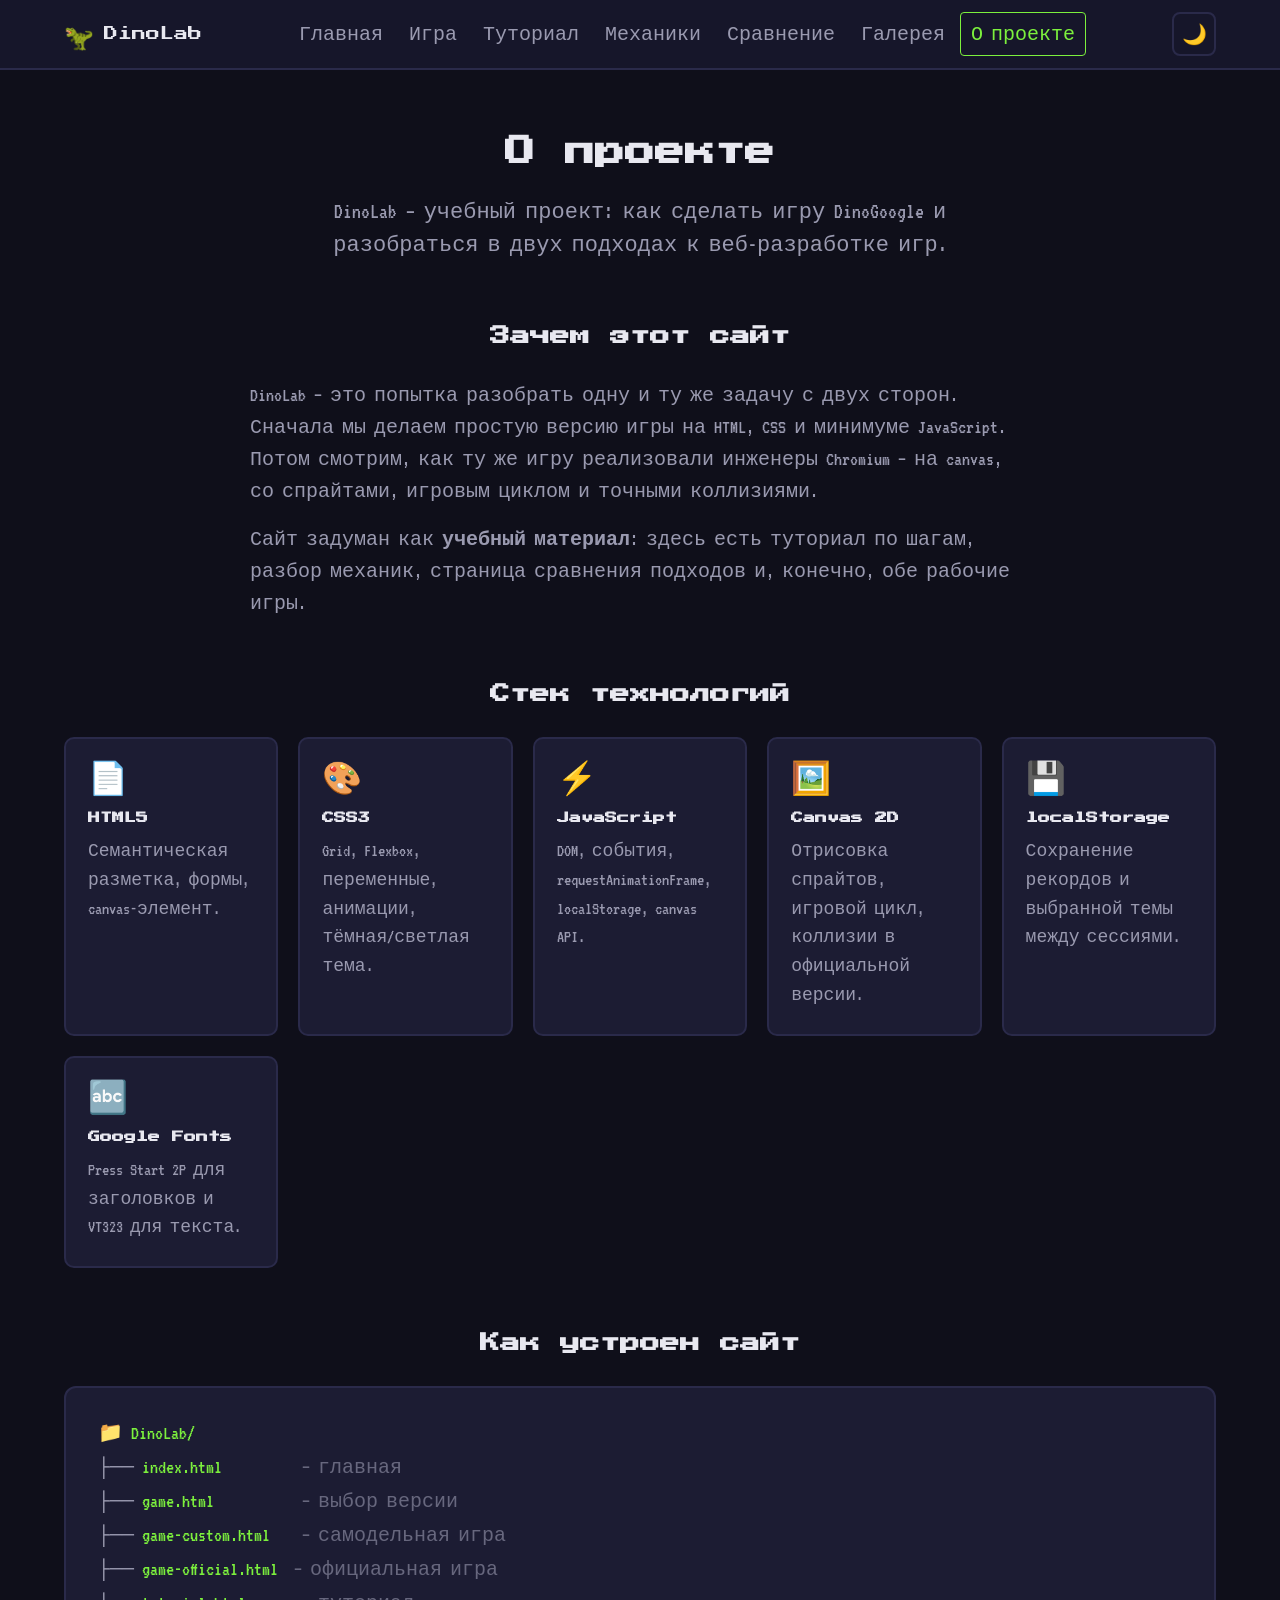
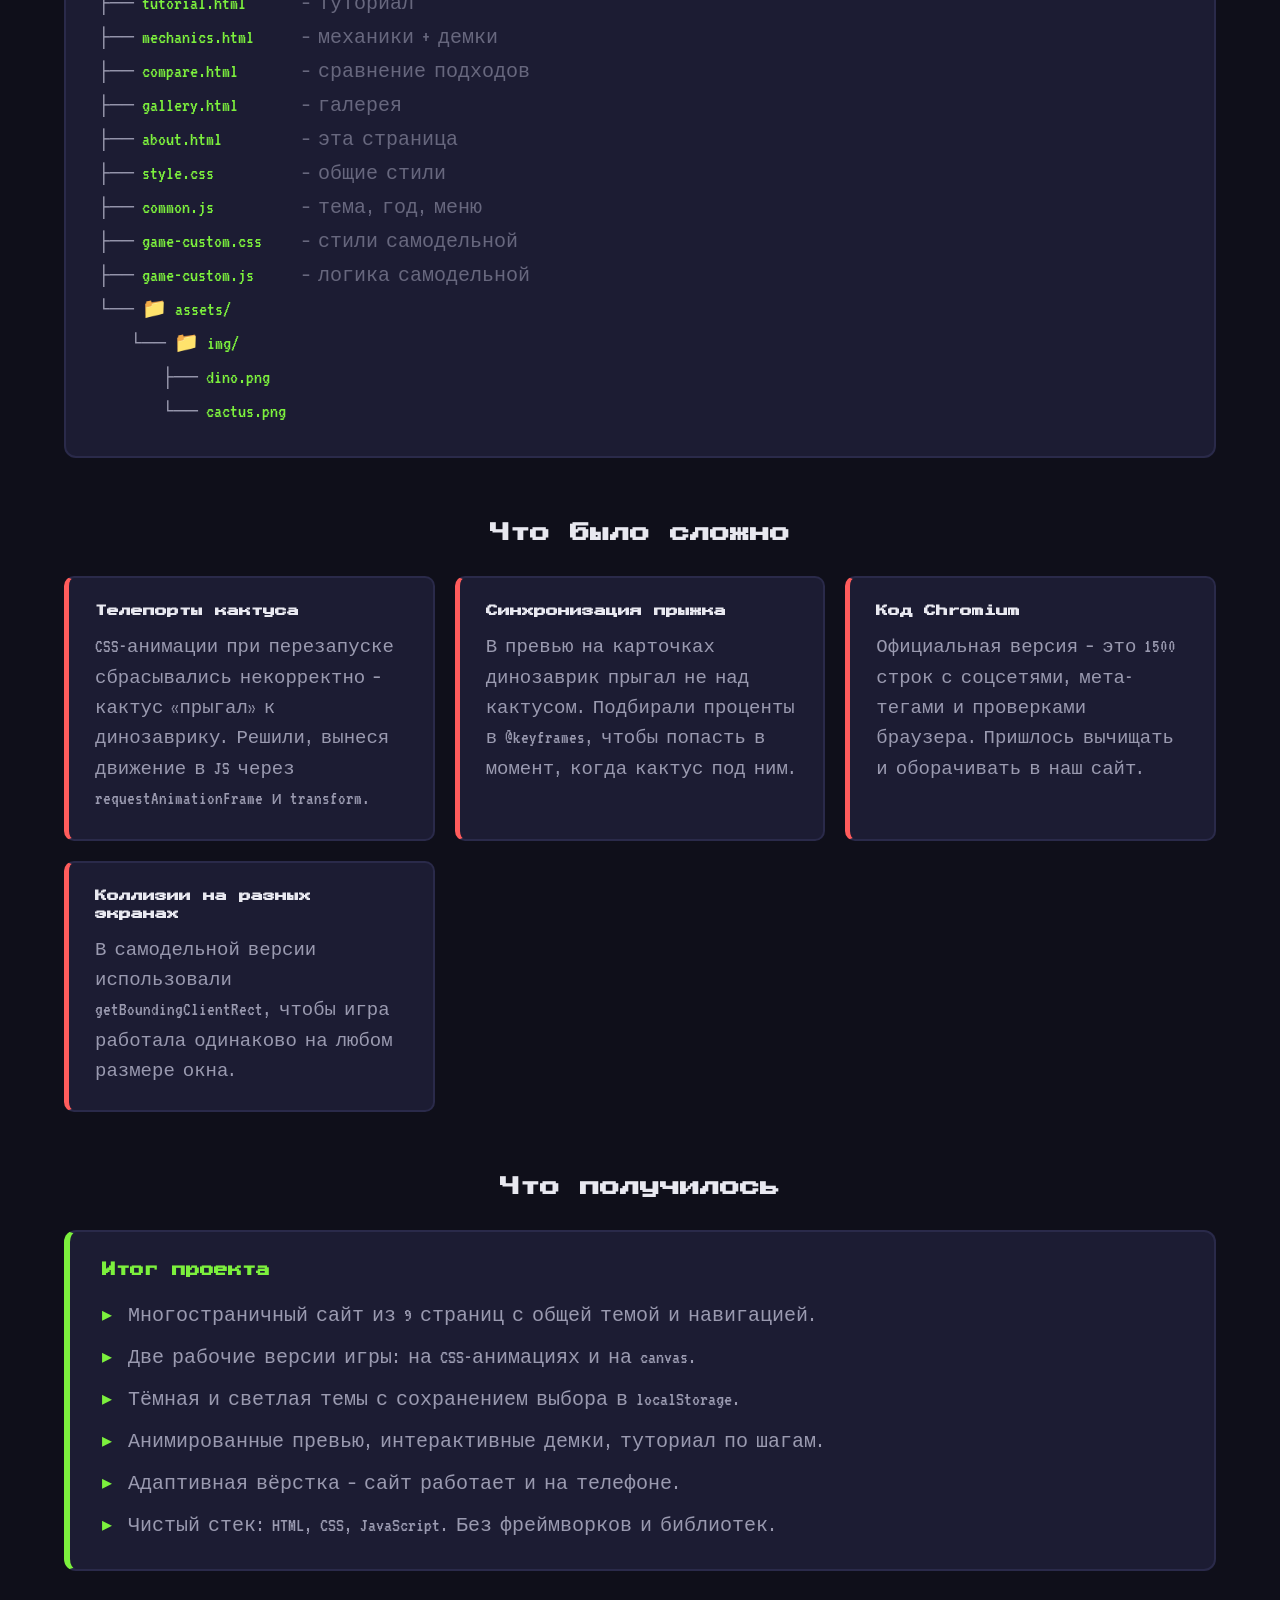
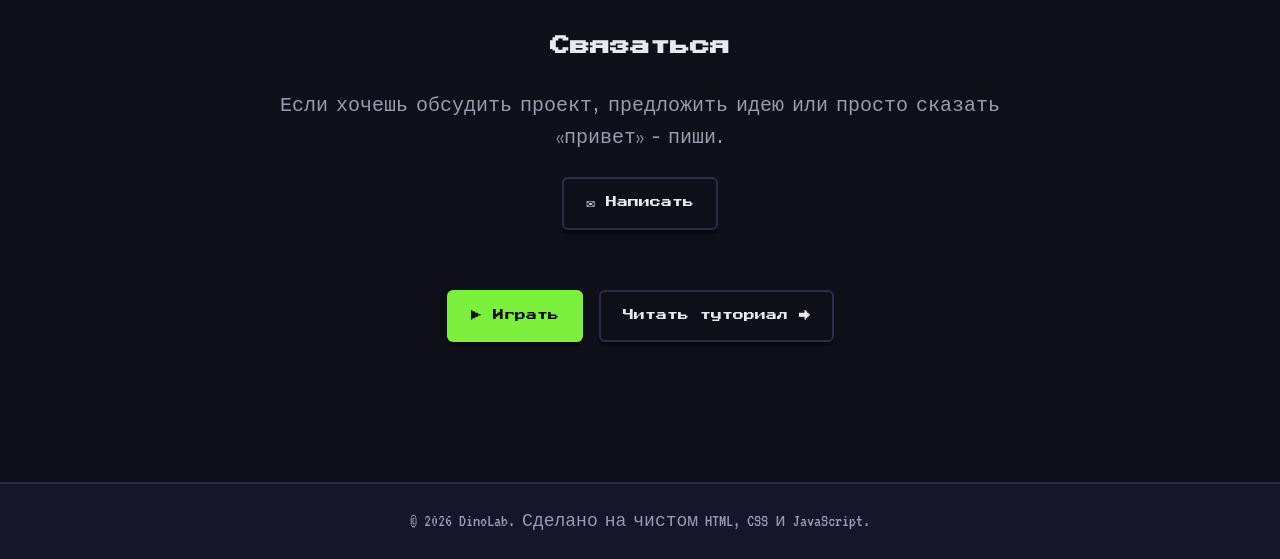
==== about.html @ 33c6f1ff "Первый коммит: сайт DinoLab" ====
<!DOCTYPE html>
<html lang="ru">
<head>
    <meta charset="UTF-8">
    <meta name="viewport" content="width=device-width, initial-scale=1.0">
    <title>О проекте — DinoLab</title>
    <link rel="preconnect" href="https://fonts.googleapis.com">
    <link rel="preconnect" href="https://fonts.gstatic.com" crossorigin>
    <link href="https://fonts.googleapis.com/css2?family=Press+Start+2P&family=VT323&display=swap" rel="stylesheet">
    <link rel="stylesheet" href="style.css">
    <style>
        /* ============ Страница «О проекте» ============ */
        .about-page {
            padding: 60px 0 80px;
        }

        .about-head {
            text-align: center;
            margin-bottom: 60px;
        }

        .about-title {
            font-family: 'Press Start 2P', monospace;
            font-size: clamp(18px, 3.5vw, 30px);
            margin-bottom: 20px;
        }

        .about-subtitle {
            color: var(--text-muted);
            font-size: 22px;
            max-width: 720px;
            margin: 0 auto;
        }

        /* ============ Секции ============ */
        .about-section {
            margin-bottom: 60px;
        }

        .about-section h2 {
            font-family: 'Press Start 2P', monospace;
            font-size: clamp(14px, 2.5vw, 20px);
            margin-bottom: 28px;
            text-align: center;
        }

        .about-section p {
            color: var(--text-muted);
            max-width: 780px;
            margin: 0 auto 16px;
            line-height: 1.6;
        }

        /* ============ Карточки стека ============ */
        .stack-grid {
            display: grid;
            grid-template-columns: repeat(auto-fit, minmax(200px, 1fr));
            gap: 20px;
        }

        .stack-card {
            background: var(--surface);
            border: 2px solid var(--border);
            border-radius: 10px;
            padding: 24px 22px;
            transition: transform 0.2s, border-color 0.2s;
        }

        .stack-card:hover {
            transform: translateY(-4px);
            border-color: var(--accent);
        }

        .stack-card-icon {
            font-size: 32px;
            line-height: 1;
            margin-bottom: 14px;
        }

        .stack-card h3 {
            font-family: 'Press Start 2P', monospace;
            font-size: 12px;
            margin-bottom: 10px;
        }

        .stack-card p {
            color: var(--text-muted);
            font-size: 18px;
            margin: 0;
        }

        /* ============ Структура сайта ============ */
        .tree {
            background: var(--surface);
            border: 2px solid var(--border);
            border-radius: 12px;
            padding: 28px 32px;
            font-family: 'VT323', monospace;
            font-size: 20px;
            line-height: 1.7;
            overflow-x: auto;
        }

        .tree code {
            font-family: inherit;
            color: var(--text-muted);
            white-space: pre;
        }

        .tree .tree-dir { color: var(--accent); }
        .tree .tree-comment { color: var(--text-muted); opacity: 0.6; }

        /* ============ Сложности ============ */
        .challenges {
            display: grid;
            grid-template-columns: repeat(auto-fit, minmax(280px, 1fr));
            gap: 20px;
        }

        .challenge-card {
            background: var(--surface);
            border: 2px solid var(--border);
            border-left: 5px solid var(--danger);
            border-radius: 10px;
            padding: 24px 26px;
        }

        .challenge-card h3 {
            font-family: 'Press Start 2P', monospace;
            font-size: 12px;
            margin-bottom: 12px;
            color: var(--text);
        }

        .challenge-card p {
            color: var(--text-muted);
            margin: 0;
            font-size: 19px;
        }

        /* ============ Итоги ============ */
        .results {
            background: var(--surface);
            border: 2px solid var(--border);
            border-left: 6px solid var(--accent);
            border-radius: 12px;
            padding: 28px 32px;
        }

        .results h3 {
            font-family: 'Press Start 2P', monospace;
            font-size: 14px;
            margin-bottom: 18px;
            color: var(--accent);
        }

        .results ul {
            display: flex;
            flex-direction: column;
            gap: 10px;
        }

        .results li {
            padding-left: 26px;
            position: relative;
            color: var(--text-muted);
            line-height: 1.6;
        }

        .results li::before {
            content: "▸";
            position: absolute;
            left: 0;
            color: var(--accent);
        }

        /* ============ Контакты ============ */
        .contacts {
            display: flex;
            gap: 16px;
            justify-content: center;
            flex-wrap: wrap;
        }

        /* ============ CTA ============ */
        .about-cta {
            display: flex;
            gap: 16px;
            justify-content: center;
            flex-wrap: wrap;
            margin-top: 40px;
        }

        @media (max-width: 600px) {
            .about-page {
                padding: 40px 0 60px;
            }

            .about-head {
                margin-bottom: 40px;
            }

            .tree {
                font-size: 17px;
                padding: 20px 22px;
            }
        }
    </style>
</head>
<body>
    <header class="site-header">
        <div class="container header-inner">
            <a href="index.html" class="logo">
                <span class="logo-dino">🦖</span>
                <span class="logo-text">DinoLab</span>
            </a>
            <nav class="main-nav">
                <ul>
                    <li><a href="index.html">Главная</a></li>
                    <li><a href="game.html">Игра</a></li>
                    <li><a href="tutorial.html">Туториал</a></li>
                    <li><a href="mechanics.html">Механики</a></li>
                    <li><a href="compare.html">Сравнение</a></li>
                    <li><a href="gallery.html">Галерея</a></li>
                    <li><a href="about.html">О проекте</a></li>
                </ul>
            </nav>
            <button class="theme-toggle" id="themeToggle" aria-label="Переключить тему">🌙</button>
        </div>
    </header>

    <main>
        <section class="about-page">
            <div class="container">
                <div class="about-head">
                    <h1 class="about-title">О проекте</h1>
                    <p class="about-subtitle">
                        DinoLab — учебный проект: как сделать игру DinoGoogle и разобраться в двух подходах к веб-разработке игр.
                    </p>
                </div>

                <!-- ============ Зачем ============ -->
                <section class="about-section">
                    <h2>Зачем этот сайт</h2>
                    <p>
                        DinoLab — это попытка разобрать одну и ту же задачу с двух сторон. Сначала мы делаем простую версию игры на HTML, CSS и минимуме JavaScript. Потом смотрим, как ту же игру реализовали инженеры Chromium — на canvas, со спрайтами, игровым циклом и точными коллизиями.
                    </p>
                    <p>
                        Сайт задуман как <strong>учебный материал</strong>: здесь есть туториал по шагам, разбор механик, страница сравнения подходов и, конечно, обе рабочие игры.
                    </p>
                </section>

                <!-- ============ Стек ============ -->
                <section class="about-section">
                    <h2>Стек технологий</h2>
                    <div class="stack-grid">
                        <div class="stack-card">
                            <div class="stack-card-icon">📄</div>
                            <h3>HTML5</h3>
                            <p>Семантическая разметка, формы, canvas-элемент.</p>
                        </div>
                        <div class="stack-card">
                            <div class="stack-card-icon">🎨</div>
                            <h3>CSS3</h3>
                            <p>Grid, Flexbox, переменные, анимации, тёмная/светлая тема.</p>
                        </div>
                        <div class="stack-card">
                            <div class="stack-card-icon">⚡</div>
                            <h3>JavaScript</h3>
                            <p>DOM, события, requestAnimationFrame, localStorage, canvas API.</p>
                        </div>
                        <div class="stack-card">
                            <div class="stack-card-icon">🖼️</div>
                            <h3>Canvas 2D</h3>
                            <p>Отрисовка спрайтов, игровой цикл, коллизии в официальной версии.</p>
                        </div>
                        <div class="stack-card">
                            <div class="stack-card-icon">💾</div>
                            <h3>localStorage</h3>
                            <p>Сохранение рекордов и выбранной темы между сессиями.</p>
                        </div>
                        <div class="stack-card">
                            <div class="stack-card-icon">🔤</div>
                            <h3>Google Fonts</h3>
                            <p>Press Start 2P для заголовков и VT323 для текста.</p>
                        </div>
                    </div>
                </section>

                <!-- ============ Структура ============ -->
                <section class="about-section">
                    <h2>Как устроен сайт</h2>
                    <div class="tree">
<code><span class="tree-dir">📁 DinoLab/</span>
├── <span class="tree-dir">index.html</span>          <span class="tree-comment">— главная</span>
├── <span class="tree-dir">game.html</span>           <span class="tree-comment">— выбор версии</span>
├── <span class="tree-dir">game-custom.html</span>    <span class="tree-comment">— самодельная игра</span>
├── <span class="tree-dir">game-official.html</span>  <span class="tree-comment">— официальная игра</span>
├── <span class="tree-dir">tutorial.html</span>       <span class="tree-comment">— туториал</span>
├── <span class="tree-dir">mechanics.html</span>      <span class="tree-comment">— механики + демки</span>
├── <span class="tree-dir">compare.html</span>        <span class="tree-comment">— сравнение подходов</span>
├── <span class="tree-dir">gallery.html</span>        <span class="tree-comment">— галерея</span>
├── <span class="tree-dir">about.html</span>          <span class="tree-comment">— эта страница</span>
├── <span class="tree-dir">style.css</span>           <span class="tree-comment">— общие стили</span>
├── <span class="tree-dir">common.js</span>           <span class="tree-comment">— тема, год, меню</span>
├── <span class="tree-dir">game-custom.css</span>     <span class="tree-comment">— стили самодельной</span>
├── <span class="tree-dir">game-custom.js</span>      <span class="tree-comment">— логика самодельной</span>
└── <span class="tree-dir">📁 assets/</span>
    └── <span class="tree-dir">📁 img/</span>
        ├── <span class="tree-dir">dino.png</span>
        └── <span class="tree-dir">cactus.png</span></code>
                    </div>
                </section>

                <!-- ============ Сложности ============ -->
                <section class="about-section">
                    <h2>Что было сложно</h2>
                    <div class="challenges">
                        <div class="challenge-card">
                            <h3>Телепорты кактуса</h3>
                            <p>CSS-анимации при перезапуске сбрасывались некорректно — кактус «прыгал» к динозаврику. Решили, вынеся движение в JS через requestAnimationFrame и transform.</p>
                        </div>
                        <div class="challenge-card">
                            <h3>Синхронизация прыжка</h3>
                            <p>В превью на карточках динозаврик прыгал не над кактусом. Подбирали проценты в @keyframes, чтобы попасть в момент, когда кактус под ним.</p>
                        </div>
                        <div class="challenge-card">
                            <h3>Код Chromium</h3>
                            <p>Официальная версия — это 1500 строк с соцсетями, мета-тегами и проверками браузера. Пришлось вычищать и оборачивать в наш сайт.</p>
                        </div>
                        <div class="challenge-card">
                            <h3>Коллизии на разных экранах</h3>
                            <p>В самодельной версии использовали getBoundingClientRect, чтобы игра работала одинаково на любом размере окна.</p>
                        </div>
                    </div>
                </section>

                <!-- ============ Итоги ============ -->
                <section class="about-section">
                    <h2>Что получилось</h2>
                    <div class="results">
                        <h3>Итог проекта</h3>
                        <ul>
                            <li>Многостраничный сайт из 9 страниц с общей темой и навигацией.</li>
                            <li>Две рабочие версии игры: на CSS-анимациях и на canvas.</li>
                            <li>Тёмная и светлая темы с сохранением выбора в localStorage.</li>
                            <li>Анимированные превью, интерактивные демки, туториал по шагам.</li>
                            <li>Адаптивная вёрстка — сайт работает и на телефоне.</li>
                            <li>Чистый стек: HTML, CSS, JavaScript. Без фреймворков и библиотек.</li>
                        </ul>
                    </div>
                </section>

                <!-- ============ Контакты ============ -->
                <section class="about-section">
                    <h2>Связаться</h2>
                    <p style="text-align: center; margin-bottom: 24px;">
                        Если хочешь обсудить проект, предложить идею или просто сказать «привет» — пиши.
                    </p>
                    <div class="contacts">
                        <a href="mailto:gaaaa08@mail.ru" class="btn btn-secondary">✉ Написать</a>
                    </div>
                </section>

                <!-- ============ CTA ============ -->
                <section class="about-section">
                    <div class="about-cta">
                        <a href="game.html" class="btn btn-primary">▶ Играть</a>
                        <a href="tutorial.html" class="btn btn-secondary">Читать туториал →</a>
                    </div>
                </section>
            </div>
        </section>
    </main>

    <footer class="site-footer">
        <div class="container">
            <p>© <span id="year"></span> DinoLab. Сделано на чистом HTML, CSS и JavaScript.</p>
        </div>
    </footer>

    <script src="common.js"></script>
</body>
</html>
---- style.css ----
/* ============ Переменные темы ============ */
:root {
    --bg: #0f0f1a;
    --bg-alt: #16162a;
    --surface: #1c1c33;
    --border: #2a2a4a;
    --text: #e8e8f0;
    --text-muted: #9a9ab0;
    --accent: #7cf03d;
    --accent-2: #3dd6f0;
    --danger: #ff5c5c;
    --shadow: 0 4px 0 rgba(0,0,0,0.4);
}

body.light {
    --bg: #f4f4f8;
    --bg-alt: #ffffff;
    --surface: #ffffff;
    --border: #d8d8e4;
    --text: #1a1a2a;
    --text-muted: #5a5a70;
    --accent: #2e9e1a;
    --accent-2: #1a8ab0;
    --shadow: 0 4px 0 rgba(0,0,0,0.1);
}

/* ============ Сброс ============ */
* {
    margin: 0;
    padding: 0;
    box-sizing: border-box;
}

html {
    scroll-behavior: smooth;
}

body {
    font-family: 'VT323', monospace;
    font-size: 20px;
    line-height: 1.5;
    background: var(--bg);
    color: var(--text);
    transition: background 0.3s, color 0.3s;
    min-height: 100vh;
    display: flex;
    flex-direction: column;
}

main {
    flex: 1;
}

a {
    color: var(--accent);
    text-decoration: none;
    transition: opacity 0.2s;
}

a:hover {
    opacity: 0.8;
}

ul {
    list-style: none;
}

img {
    max-width: 100%;
    display: block;
}

/* ============ Контейнер ============ */
.container {
    max-width: 1200px;
    margin: 0 auto;
    padding: 0 24px;
}

/* ============ Шапка ============ */
.site-header {
    position: sticky;
    top: 0;
    z-index: 100;
    background: var(--bg-alt);
    border-bottom: 2px solid var(--border);
}

.header-inner {
    display: flex;
    align-items: center;
    justify-content: space-between;
    gap: 16px;
    padding-top: 12px;
    padding-bottom: 12px;
    flex-wrap: wrap;
}

.logo {
    font-family: 'Press Start 2P', monospace;
    font-size: 14px;
    color: var(--text);
    display: flex;
    align-items: center;
    gap: 10px;
}

.logo-dino {
    font-size: 24px;
}

.main-nav {
    flex: 1;
    display: flex;
    justify-content: center;
}

.main-nav ul {
    display: flex;
    gap: 4px;
    flex-wrap: wrap;
    justify-content: center;
}

.main-nav a {
    color: var(--text-muted);
    padding: 6px 10px;
    border-radius: 4px;
    font-size: 20px;
    transition: all 0.2s;
    border: 1px solid transparent;
    display: inline-block;
}

.main-nav a:hover {
    color: var(--text);
    border-color: var(--border);
}

.main-nav a.active {
    color: var(--accent);
    border-color: var(--accent);
}

.theme-toggle {
    background: transparent;
    border: 2px solid var(--border);
    color: var(--text);
    font-size: 20px;
    width: 44px;
    height: 44px;
    border-radius: 8px;
    cursor: pointer;
    transition: all 0.2s;
    flex-shrink: 0;
}

.theme-toggle:hover {
    border-color: var(--accent);
}

/* ============ Hero ============ */
.hero {
    padding: 80px 0 60px;
    position: relative;
    overflow: hidden;
    border-bottom: 2px solid var(--border);
    background:
        radial-gradient(circle at 20% 30%, rgba(124, 240, 61, 0.08), transparent 40%),
        radial-gradient(circle at 80% 70%, rgba(61, 214, 240, 0.08), transparent 40%);
}

.hero-title {
    font-family: 'Press Start 2P', monospace;
    font-size: clamp(20px, 4.5vw, 44px);
    line-height: 1.4;
    margin-bottom: 24px;
}

.hero-title .accent {
    color: var(--accent);
    text-shadow: 0 0 20px rgba(124, 240, 61, 0.4);
}

.hero-subtitle {
    font-size: 22px;
    color: var(--text-muted);
    max-width: 640px;
    margin-bottom: 32px;
}

.hero-actions {
    display: flex;
    gap: 16px;
    flex-wrap: wrap;
}

/* ============ Кнопки ============ */
.btn {
    display: inline-block;
    font-family: 'Press Start 2P', monospace;
    font-size: 11px;
    padding: 16px 22px;
    border-radius: 6px;
    border: 2px solid transparent;
    cursor: pointer;
    transition: transform 0.1s, box-shadow 0.1s, border-color 0.2s, color 0.2s;
    text-align: center;
    text-decoration: none;
}

.btn:active {
    transform: translateY(2px);
    box-shadow: none;
}

.btn-primary {
    background: var(--accent);
    color: #0f0f1a;
    box-shadow: var(--shadow);
}

.btn-primary:hover {
    opacity: 1;
    filter: brightness(1.1);
}

.btn-secondary {
    background: transparent;
    color: var(--text);
    border-color: var(--border);
    box-shadow: var(--shadow);
}

.btn-secondary:hover {
    border-color: var(--accent);
    color: var(--accent);
    opacity: 1;
}

/* ============ Секции ============ */
.section-title {
    font-family: 'Press Start 2P', monospace;
    font-size: clamp(16px, 2.5vw, 24px);
    margin-bottom: 40px;
    text-align: center;
}

.features {
    padding: 80px 0;
}

/* ============ Карточки ============ */
.cards {
    display: grid;
    grid-template-columns: repeat(auto-fit, minmax(260px, 1fr));
    gap: 24px;
}

.card {
    background: var(--surface);
    border: 2px solid var(--border);
    border-radius: 10px;
    padding: 28px 24px;
    transition: transform 0.2s, border-color 0.2s;
    display: flex;
    flex-direction: column;
    gap: 12px;
}

.card:hover {
    transform: translateY(-4px);
    border-color: var(--accent);
}

.card-icon {
    font-size: 36px;
    line-height: 1;
}

.card h3 {
    font-family: 'Press Start 2P', monospace;
    font-size: 12px;
    color: var(--text);
    line-height: 1.5;
}

.card p {
    color: var(--text-muted);
    flex: 1;
}

.card-link {
    font-size: 20px;
    color: var(--accent);
    align-self: flex-start;
}

/* ============ Подвал ============ */
.site-footer {
    background: var(--bg-alt);
    border-top: 2px solid var(--border);
    padding: 24px 0;
    text-align: center;
    color: var(--text-muted);
    font-size: 18px;
}

/* ============ Адаптив ============ */
@media (max-width: 900px) {
    .main-nav {
        order: 3;
        width: 100%;
        flex-basis: 100%;
    }

    .main-nav a {
        font-size: 18px;
        padding: 4px 8px;
    }
}

@media (max-width: 600px) {
    .hero {
        padding: 50px 0 40px;
    }

    .hero-actions {
        flex-direction: column;
    }

    .btn {
        width: 100%;
    }
}
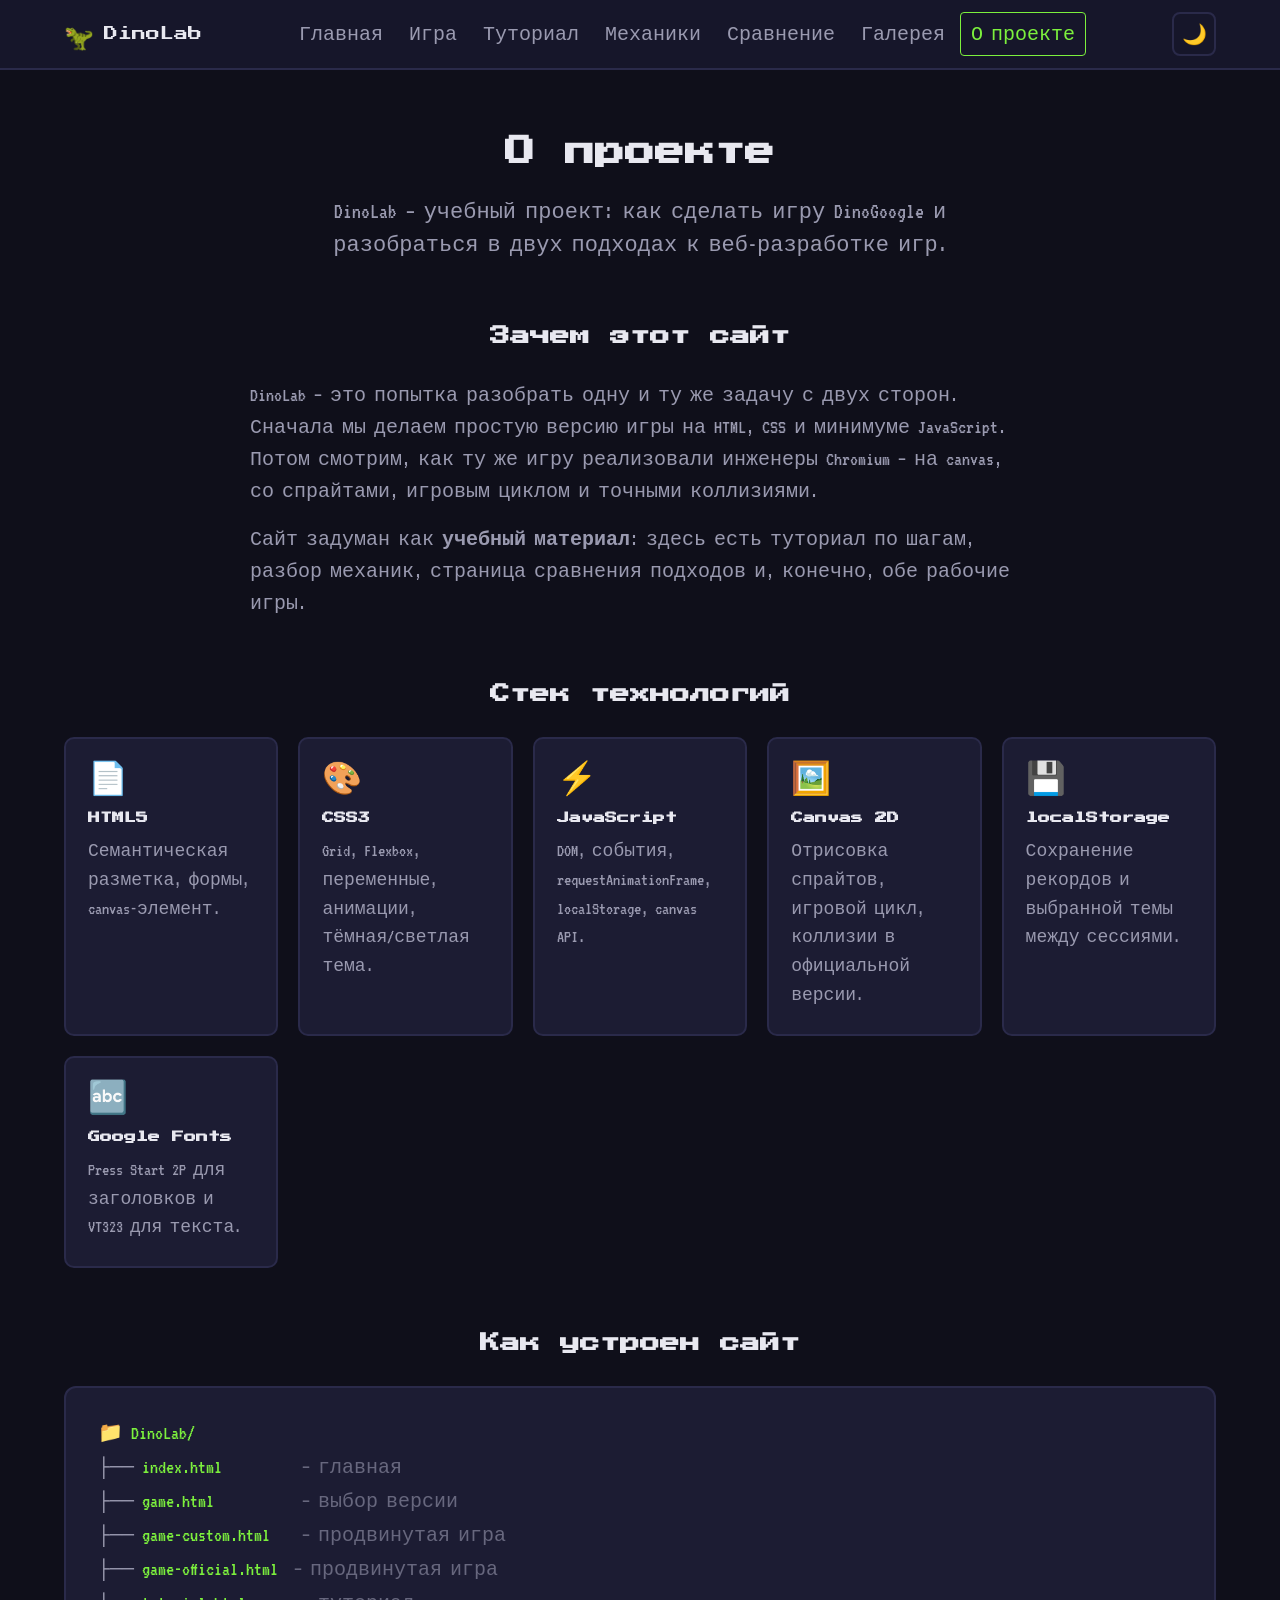
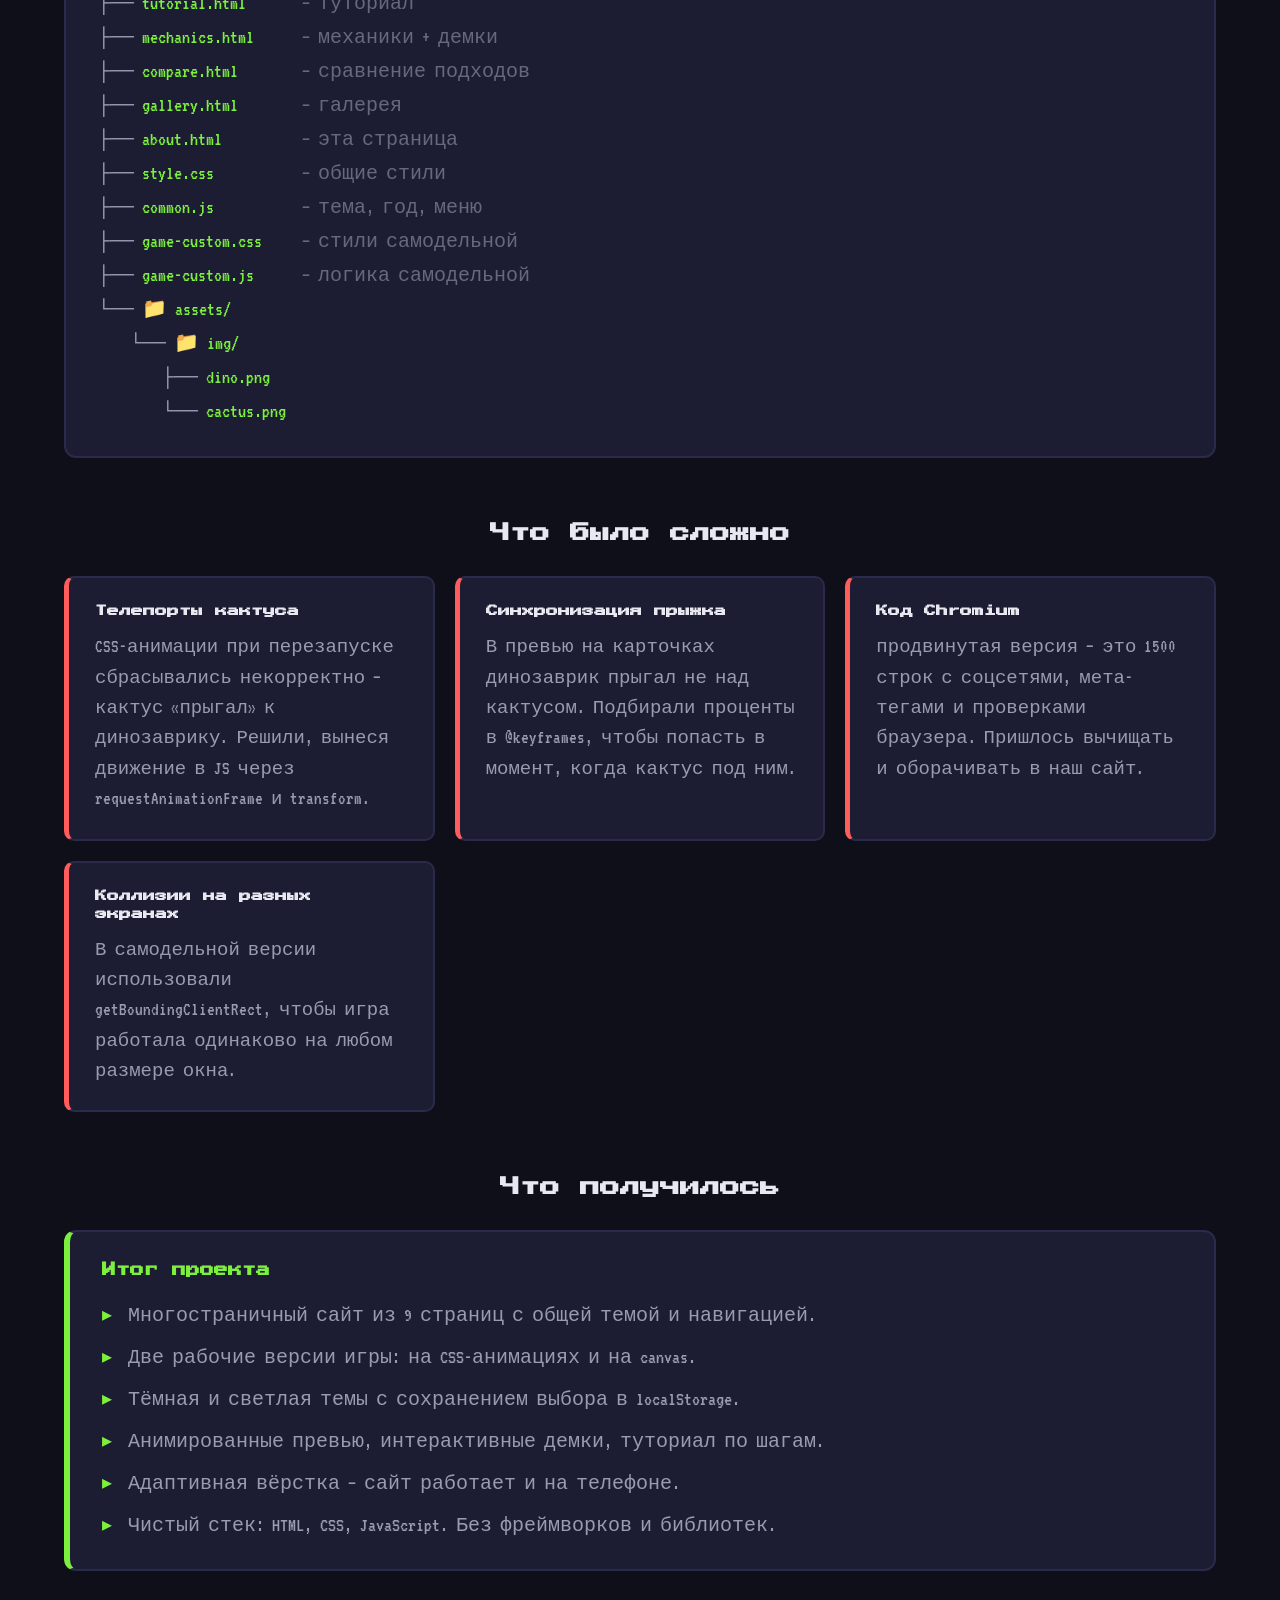
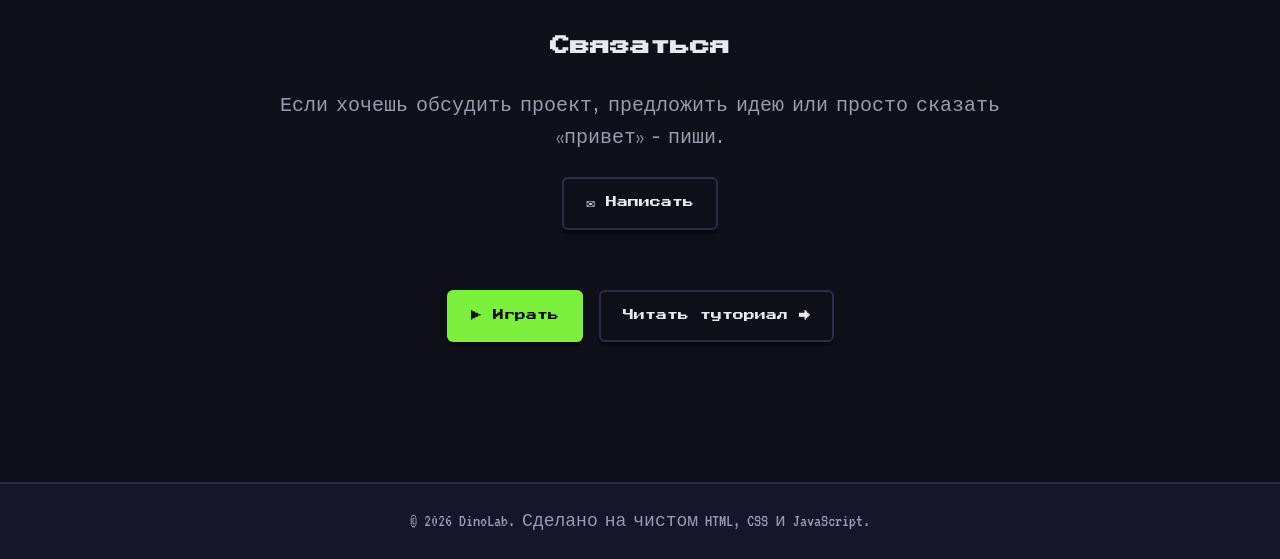
==== commit b424d62c: "Переименовал версии игры: Стартовая и Продвинутая" ====
--- a/about.html
+++ b/about.html
@@ -294,8 +294,8 @@
 <code><span class="tree-dir">📁 DinoLab/</span>
 ├── <span class="tree-dir">index.html</span>          <span class="tree-comment">— главная</span>
 ├── <span class="tree-dir">game.html</span>           <span class="tree-comment">— выбор версии</span>
-├── <span class="tree-dir">game-custom.html</span>    <span class="tree-comment">— самодельная игра</span>
-├── <span class="tree-dir">game-official.html</span>  <span class="tree-comment">— официальная игра</span>
+├── <span class="tree-dir">game-custom.html</span>    <span class="tree-comment">— продвинутая игра</span>
+├── <span class="tree-dir">game-official.html</span>  <span class="tree-comment">— продвинутая игра</span>
 ├── <span class="tree-dir">tutorial.html</span>       <span class="tree-comment">— туториал</span>
 ├── <span class="tree-dir">mechanics.html</span>      <span class="tree-comment">— механики + демки</span>
 ├── <span class="tree-dir">compare.html</span>        <span class="tree-comment">— сравнение подходов</span>
@@ -326,7 +326,7 @@
                         </div>
                         <div class="challenge-card">
                             <h3>Код Chromium</h3>
-                            <p>Официальная версия — это 1500 строк с соцсетями, мета-тегами и проверками браузера. Пришлось вычищать и оборачивать в наш сайт.</p>
+                            <p>продвинутая версия — это 1500 строк с соцсетями, мета-тегами и проверками браузера. Пришлось вычищать и оборачивать в наш сайт.</p>
                         </div>
                         <div class="challenge-card">
                             <h3>Коллизии на разных экранах</h3>
